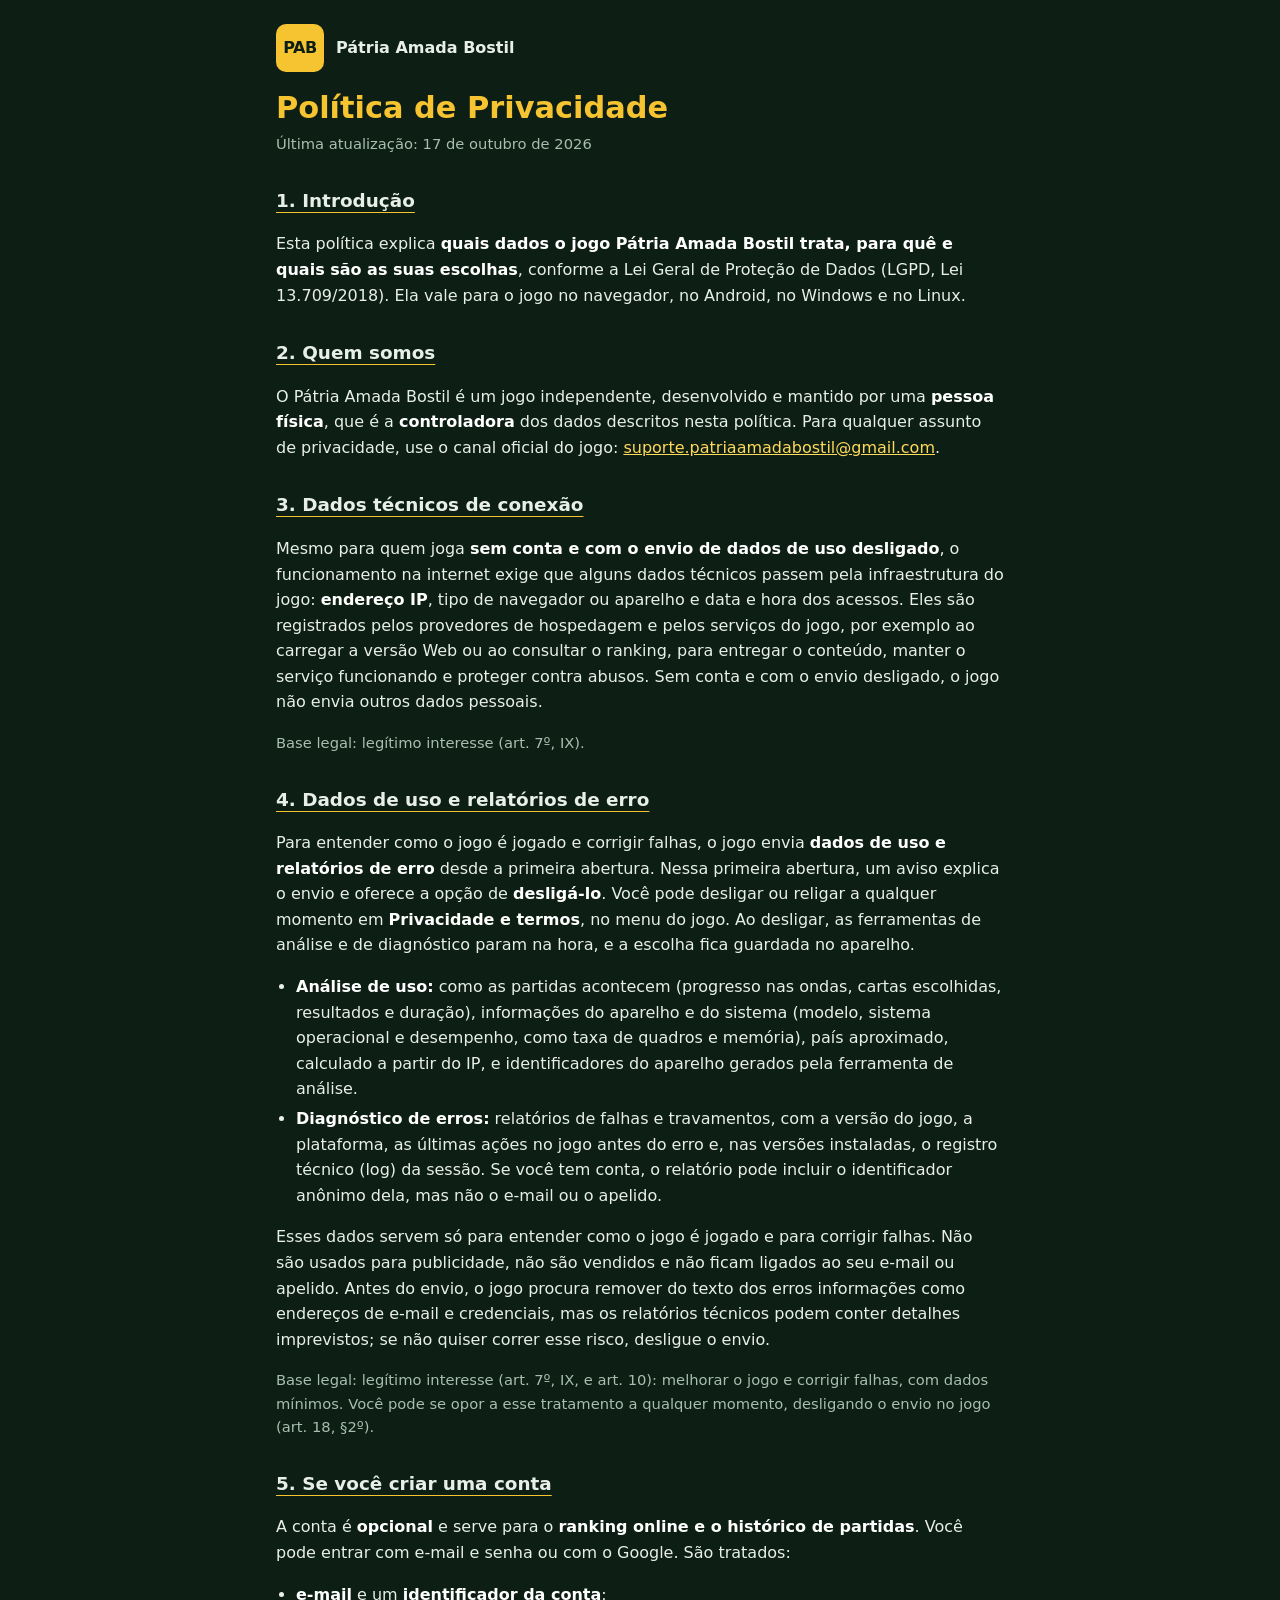
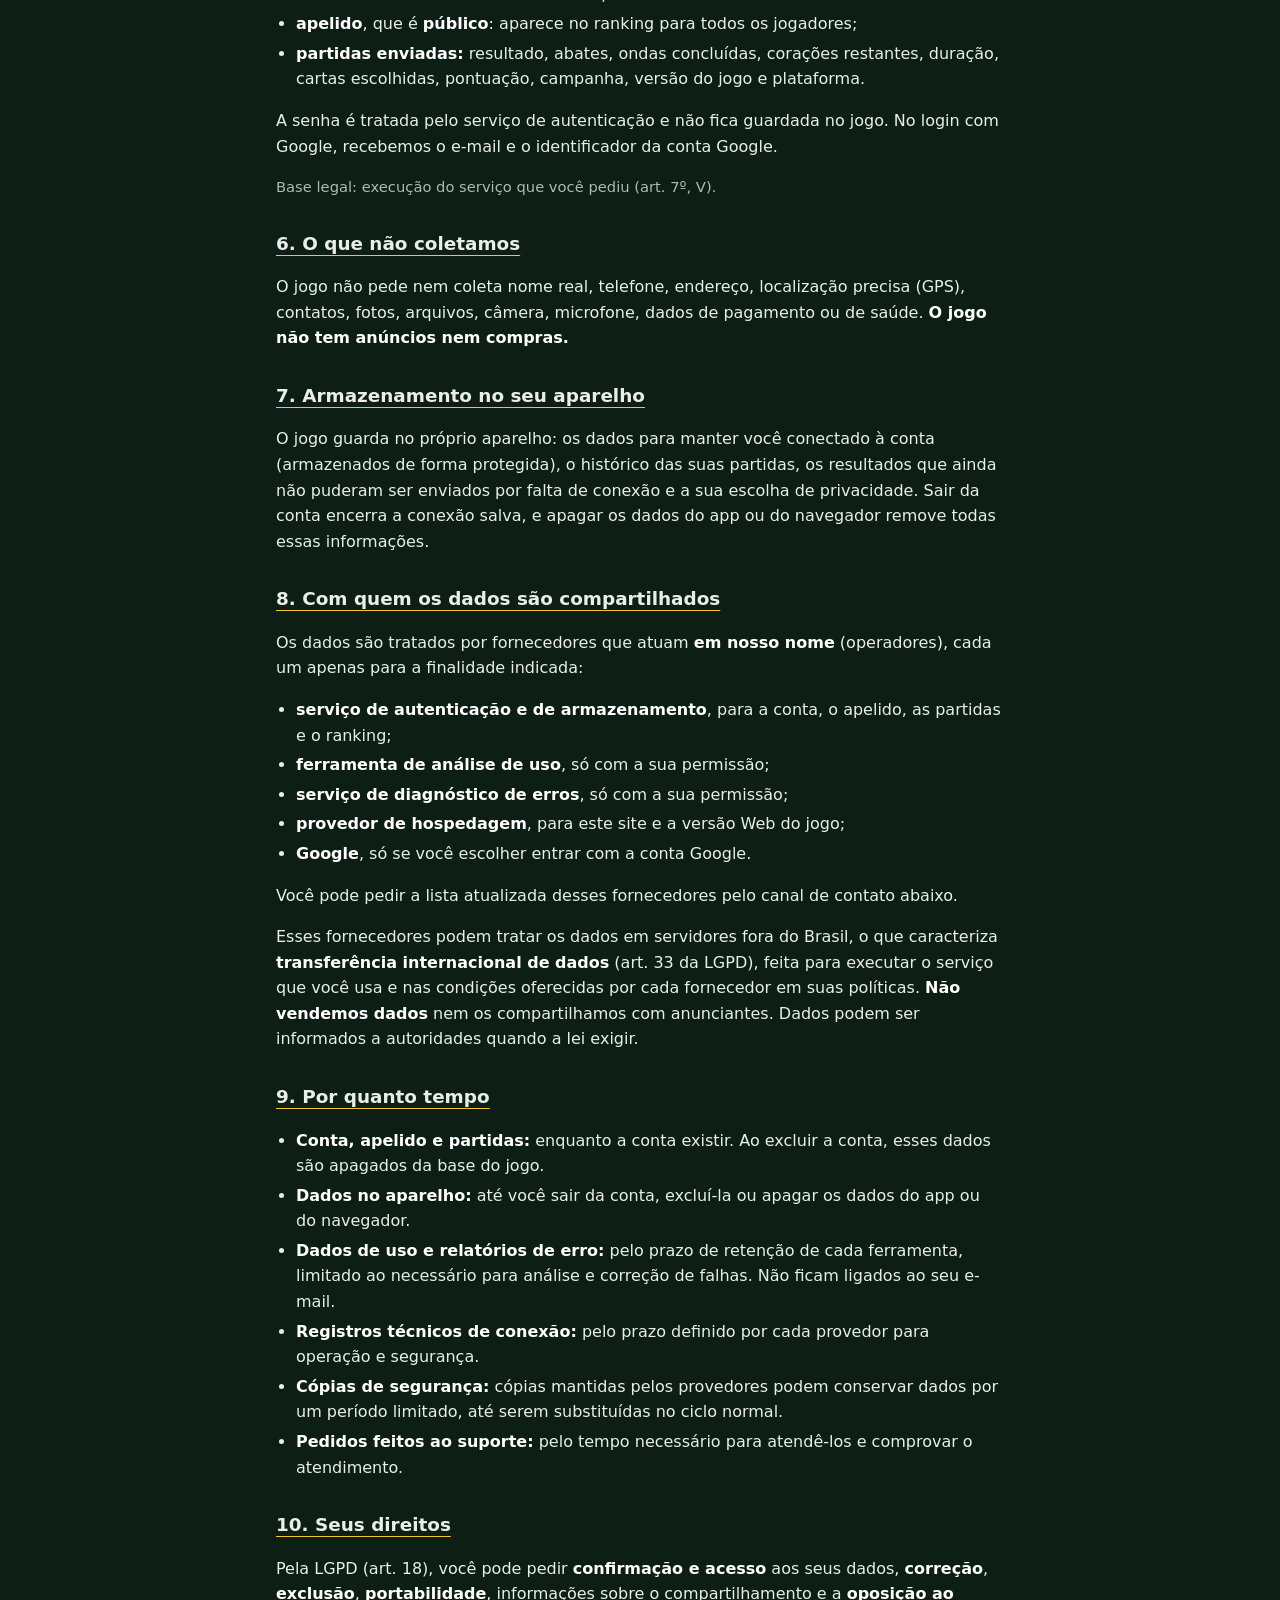
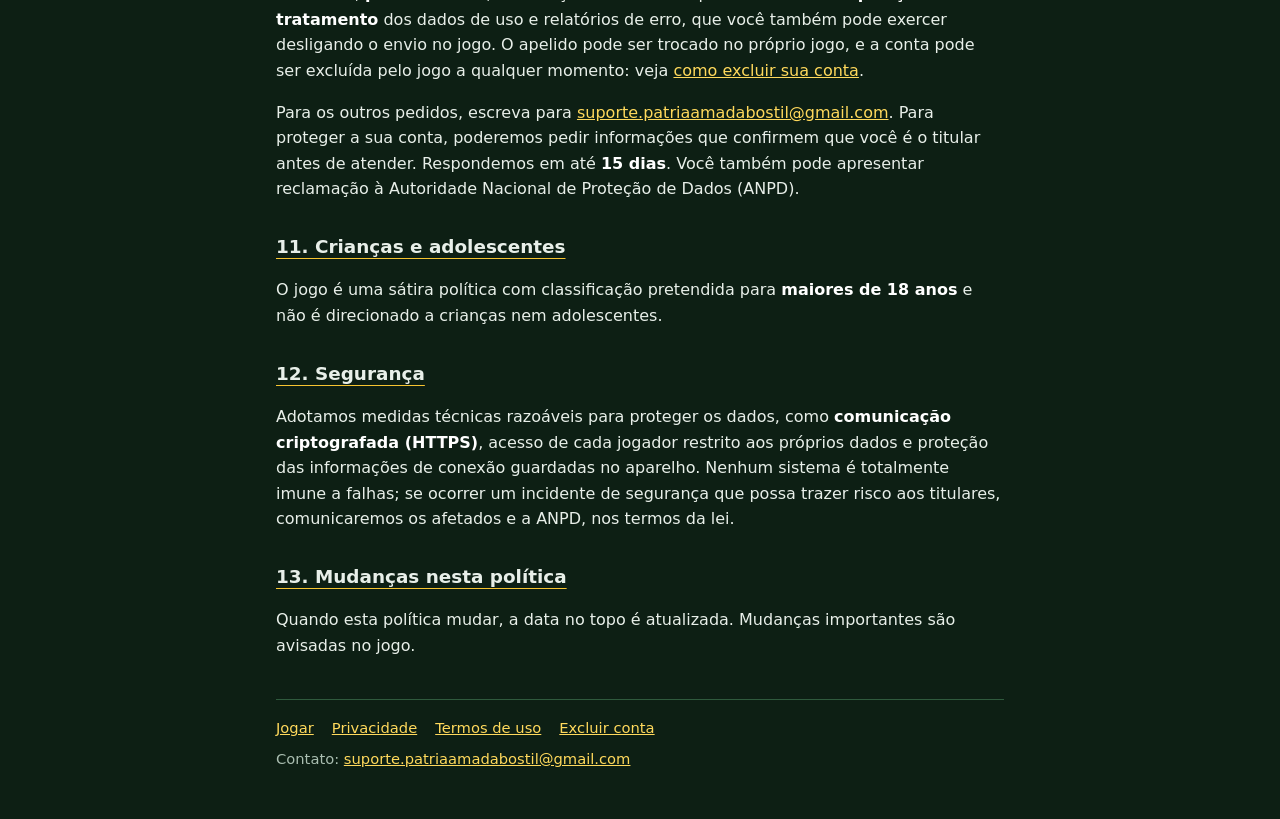
==== privacidade.html @ a8e551e6 "Publica o build Web v1.0.0" ====
<!doctype html>
<html lang="pt-BR">
<head>
<meta charset="utf-8">
<meta name="viewport" content="width=device-width, initial-scale=1">
<title>Política de Privacidade · Pátria Amada Bostil</title>
<meta name="description" content="Política de Privacidade do jogo Pátria Amada Bostil.">
<link rel="stylesheet" href="legal.css">
</head>
<body>
<div class="wrap">
<header>
	<a class="logo" href="./" aria-label="Jogar Pátria Amada Bostil"><span class="mark">PAB</span>Pátria Amada Bostil</a>
</header>

<h1>Política de Privacidade</h1>
<p class="updated">Última atualização: 17 de outubro de 2026</p>

<h2>1. Introdução</h2>
<p>Esta política explica <strong>quais dados o jogo Pátria Amada Bostil trata, para quê e quais são as suas escolhas</strong>, conforme a Lei Geral de Proteção de Dados (LGPD, Lei 13.709/2018). Ela vale para o jogo no navegador, no Android, no Windows e no Linux.</p>

<h2>2. Quem somos</h2>
<p>O Pátria Amada Bostil é um jogo independente, desenvolvido e mantido por uma <strong>pessoa física</strong>, que é a <strong>controladora</strong> dos dados descritos nesta política. Para qualquer assunto de privacidade, use o canal oficial do jogo: <a href="mailto:suporte.patriaamadabostil@gmail.com">suporte.patriaamadabostil@gmail.com</a>.</p>

<h2>3. Dados técnicos de conexão</h2>
<p>Mesmo para quem joga <strong>sem conta e com o envio de dados de uso desligado</strong>, o funcionamento na internet exige que alguns dados técnicos passem pela infraestrutura do jogo: <strong>endereço IP</strong>, tipo de navegador ou aparelho e data e hora dos acessos. Eles são registrados pelos provedores de hospedagem e pelos serviços do jogo, por exemplo ao carregar a versão Web ou ao consultar o ranking, para entregar o conteúdo, manter o serviço funcionando e proteger contra abusos. Sem conta e com o envio desligado, o jogo não envia outros dados pessoais.</p>
<p class="basis">Base legal: legítimo interesse (art. 7º, IX).</p>

<h2>4. Dados de uso e relatórios de erro</h2>
<p>Para entender como o jogo é jogado e corrigir falhas, o jogo envia <strong>dados de uso e relatórios de erro</strong> desde a primeira abertura. Nessa primeira abertura, um aviso explica o envio e oferece a opção de <strong>desligá-lo</strong>. Você pode desligar ou religar a qualquer momento em <strong>Privacidade e termos</strong>, no menu do jogo. Ao desligar, as ferramentas de análise e de diagnóstico param na hora, e a escolha fica guardada no aparelho.</p>
<ul>
	<li><strong>Análise de uso:</strong> como as partidas acontecem (progresso nas ondas, cartas escolhidas, resultados e duração), informações do aparelho e do sistema (modelo, sistema operacional e desempenho, como taxa de quadros e memória), país aproximado, calculado a partir do IP, e identificadores do aparelho gerados pela ferramenta de análise.</li>
	<li><strong>Diagnóstico de erros:</strong> relatórios de falhas e travamentos, com a versão do jogo, a plataforma, as últimas ações no jogo antes do erro e, nas versões instaladas, o registro técnico (log) da sessão. Se você tem conta, o relatório pode incluir o identificador anônimo dela, mas não o e-mail ou o apelido.</li>
</ul>
<p>Esses dados servem só para entender como o jogo é jogado e para corrigir falhas. Não são usados para publicidade, não são vendidos e não ficam ligados ao seu e-mail ou apelido. Antes do envio, o jogo procura remover do texto dos erros informações como endereços de e-mail e credenciais, mas os relatórios técnicos podem conter detalhes imprevistos; se não quiser correr esse risco, desligue o envio.</p>
<p class="basis">Base legal: legítimo interesse (art. 7º, IX, e art. 10): melhorar o jogo e corrigir falhas, com dados mínimos. Você pode se opor a esse tratamento a qualquer momento, desligando o envio no jogo (art. 18, §2º).</p>

<h2>5. Se você criar uma conta</h2>
<p>A conta é <strong>opcional</strong> e serve para o <strong>ranking online e o histórico de partidas</strong>. Você pode entrar com e-mail e senha ou com o Google. São tratados:</p>
<ul>
	<li><strong>e-mail</strong> e um <strong>identificador da conta</strong>;</li>
	<li><strong>apelido</strong>, que é <strong>público</strong>: aparece no ranking para todos os jogadores;</li>
	<li><strong>partidas enviadas:</strong> resultado, abates, ondas concluídas, corações restantes, duração, cartas escolhidas, pontuação, campanha, versão do jogo e plataforma.</li>
</ul>
<p>A senha é tratada pelo serviço de autenticação e não fica guardada no jogo. No login com Google, recebemos o e-mail e o identificador da conta Google.</p>
<p class="basis">Base legal: execução do serviço que você pediu (art. 7º, V).</p>

<h2>6. O que não coletamos</h2>
<p>O jogo não pede nem coleta nome real, telefone, endereço, localização precisa (GPS), contatos, fotos, arquivos, câmera, microfone, dados de pagamento ou de saúde. <strong>O jogo não tem anúncios nem compras.</strong></p>

<h2>7. Armazenamento no seu aparelho</h2>
<p>O jogo guarda no próprio aparelho: os dados para manter você conectado à conta (armazenados de forma protegida), o histórico das suas partidas, os resultados que ainda não puderam ser enviados por falta de conexão e a sua escolha de privacidade. Sair da conta encerra a conexão salva, e apagar os dados do app ou do navegador remove todas essas informações.</p>

<h2>8. Com quem os dados são compartilhados</h2>
<p>Os dados são tratados por fornecedores que atuam <strong>em nosso nome</strong> (operadores), cada um apenas para a finalidade indicada:</p>
<ul>
	<li><strong>serviço de autenticação e de armazenamento</strong>, para a conta, o apelido, as partidas e o ranking;</li>
	<li><strong>ferramenta de análise de uso</strong>, só com a sua permissão;</li>
	<li><strong>serviço de diagnóstico de erros</strong>, só com a sua permissão;</li>
	<li><strong>provedor de hospedagem</strong>, para este site e a versão Web do jogo;</li>
	<li><strong>Google</strong>, só se você escolher entrar com a conta Google.</li>
</ul>
<p>Você pode pedir a lista atualizada desses fornecedores pelo canal de contato abaixo.</p>
<p>Esses fornecedores podem tratar os dados em servidores fora do Brasil, o que caracteriza <strong>transferência internacional de dados</strong> (art. 33 da LGPD), feita para executar o serviço que você usa e nas condições oferecidas por cada fornecedor em suas políticas. <strong>Não vendemos dados</strong> nem os compartilhamos com anunciantes. Dados podem ser informados a autoridades quando a lei exigir.</p>

<h2>9. Por quanto tempo</h2>
<ul>
	<li><strong>Conta, apelido e partidas:</strong> enquanto a conta existir. Ao excluir a conta, esses dados são apagados da base do jogo.</li>
	<li><strong>Dados no aparelho:</strong> até você sair da conta, excluí-la ou apagar os dados do app ou do navegador.</li>
	<li><strong>Dados de uso e relatórios de erro:</strong> pelo prazo de retenção de cada ferramenta, limitado ao necessário para análise e correção de falhas. Não ficam ligados ao seu e-mail.</li>
	<li><strong>Registros técnicos de conexão:</strong> pelo prazo definido por cada provedor para operação e segurança.</li>
	<li><strong>Cópias de segurança:</strong> cópias mantidas pelos provedores podem conservar dados por um período limitado, até serem substituídas no ciclo normal.</li>
	<li><strong>Pedidos feitos ao suporte:</strong> pelo tempo necessário para atendê-los e comprovar o atendimento.</li>
</ul>

<h2>10. Seus direitos</h2>
<p>Pela LGPD (art. 18), você pode pedir <strong>confirmação e acesso</strong> aos seus dados, <strong>correção</strong>, <strong>exclusão</strong>, <strong>portabilidade</strong>, informações sobre o compartilhamento e a <strong>oposição ao tratamento</strong> dos dados de uso e relatórios de erro, que você também pode exercer desligando o envio no jogo. O apelido pode ser trocado no próprio jogo, e a conta pode ser excluída pelo jogo a qualquer momento: veja <a href="excluir-conta.html">como excluir sua conta</a>.</p>
<p>Para os outros pedidos, escreva para <a href="mailto:suporte.patriaamadabostil@gmail.com">suporte.patriaamadabostil@gmail.com</a>. Para proteger a sua conta, poderemos pedir informações que confirmem que você é o titular antes de atender. Respondemos em até <strong>15 dias</strong>. Você também pode apresentar reclamação à Autoridade Nacional de Proteção de Dados (ANPD).</p>

<h2>11. Crianças e adolescentes</h2>
<p>O jogo é uma sátira política com classificação pretendida para <strong>maiores de 18 anos</strong> e não é direcionado a crianças nem adolescentes.</p>

<h2>12. Segurança</h2>
<p>Adotamos medidas técnicas razoáveis para proteger os dados, como <strong>comunicação criptografada (HTTPS)</strong>, acesso de cada jogador restrito aos próprios dados e proteção das informações de conexão guardadas no aparelho. Nenhum sistema é totalmente imune a falhas; se ocorrer um incidente de segurança que possa trazer risco aos titulares, comunicaremos os afetados e a ANPD, nos termos da lei.</p>

<h2>13. Mudanças nesta política</h2>
<p>Quando esta política mudar, a data no topo é atualizada. Mudanças importantes são avisadas no jogo.</p>

<footer>
	<nav>
		<a href="./">Jogar</a>
		<a href="privacidade.html">Privacidade</a>
		<a href="termos.html">Termos de uso</a>
		<a href="excluir-conta.html">Excluir conta</a>
	</nav>
	Contato: <a href="mailto:suporte.patriaamadabostil@gmail.com">suporte.patriaamadabostil@gmail.com</a>
</footer>
</div>
</body>
</html>
---- legal.css ----
/* Páginas legais do Pátria Amada Bostil: estáticas, sem scripts, sem fontes
   externas e sem rastreadores. Cores do jogo (verde-escuro e amarelo). */
:root {
	--bg: #0d1f14;
	--panel: #13291b;
	--border: #2f5a3d;
	--text: #e8efe9;
	--muted: #a9bdb0;
	--accent: #f6c431;
	--link: #ffd95c;
}
* { box-sizing: border-box; }
html { -webkit-text-size-adjust: 100%; }
body {
	margin: 0;
	background: var(--bg);
	color: var(--text);
	font: 16px/1.6 system-ui, -apple-system, "Segoe UI", Roboto, "Helvetica Neue", Arial, sans-serif;
}
.wrap { max-width: 760px; margin: 0 auto; padding: 24px 16px 48px; }
header { display: flex; align-items: center; gap: 14px; margin-bottom: 8px; }
header a.logo { display: flex; align-items: center; gap: 12px; color: var(--text); text-decoration: none; font-weight: 800; }
header .mark {
	display: inline-flex;
	align-items: center;
	justify-content: center;
	width: 48px;
	height: 48px;
	border-radius: 10px;
	background: var(--accent);
	color: var(--bg);
	font-weight: 900;
	letter-spacing: -0.5px;
}
h1 { color: var(--accent); font-size: 1.9rem; line-height: 1.2; margin: 18px 0 6px; }
.updated { color: var(--muted); font-size: 0.92rem; margin: 0 0 24px; }
h2 {
	font-size: 1.15rem;
	margin: 30px 0 8px;
	text-decoration: underline;
	text-decoration-color: var(--accent);
	text-underline-offset: 5px;
}
p, li { color: var(--text); }
ul { padding-left: 1.25rem; }
li { margin: 4px 0; }
a { color: var(--link); }
strong { color: #fff; }
.note {
	background: var(--panel);
	border: 1px solid var(--border);
	border-radius: 10px;
	padding: 12px 16px;
	margin: 16px 0;
}
.basis { color: var(--muted); font-size: 0.92rem; }
footer {
	border-top: 1px solid var(--border);
	margin-top: 40px;
	padding-top: 16px;
	color: var(--muted);
	font-size: 0.92rem;
}
footer nav { display: flex; flex-wrap: wrap; gap: 8px 18px; margin-bottom: 8px; }
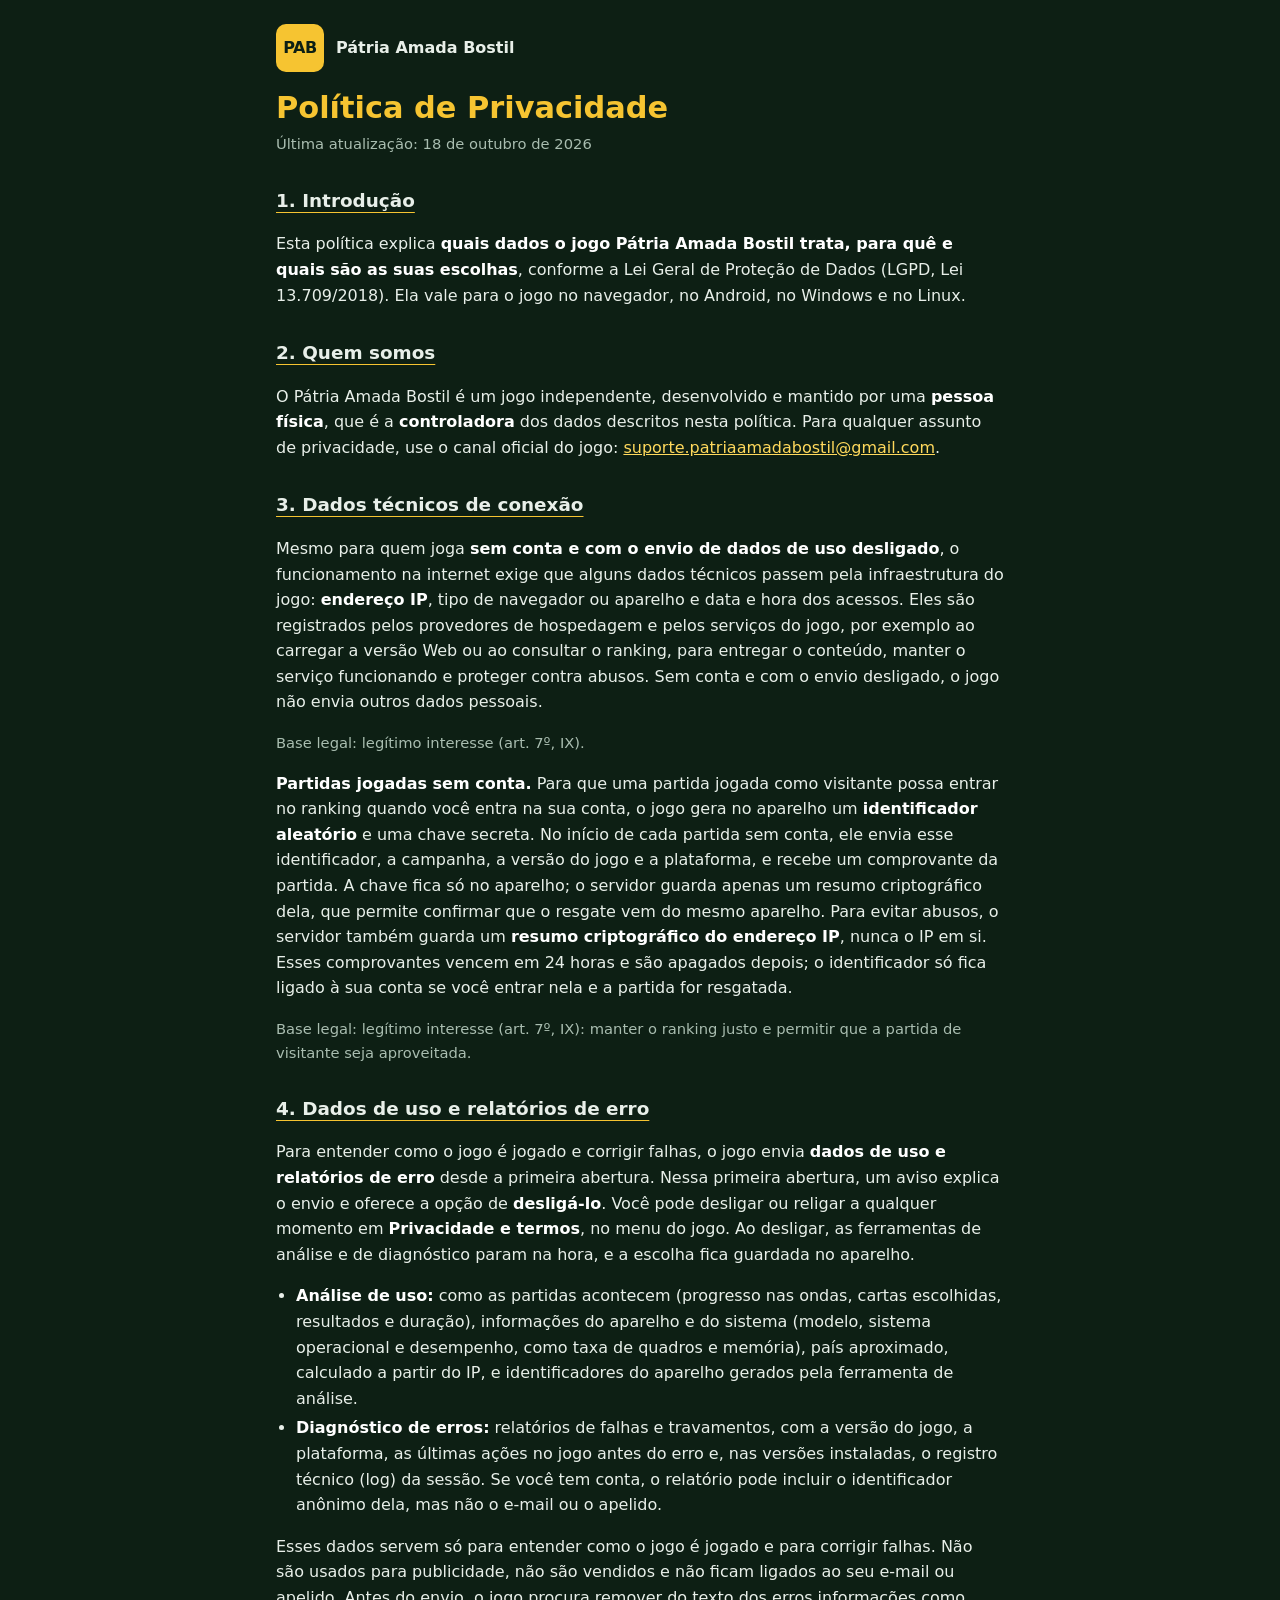
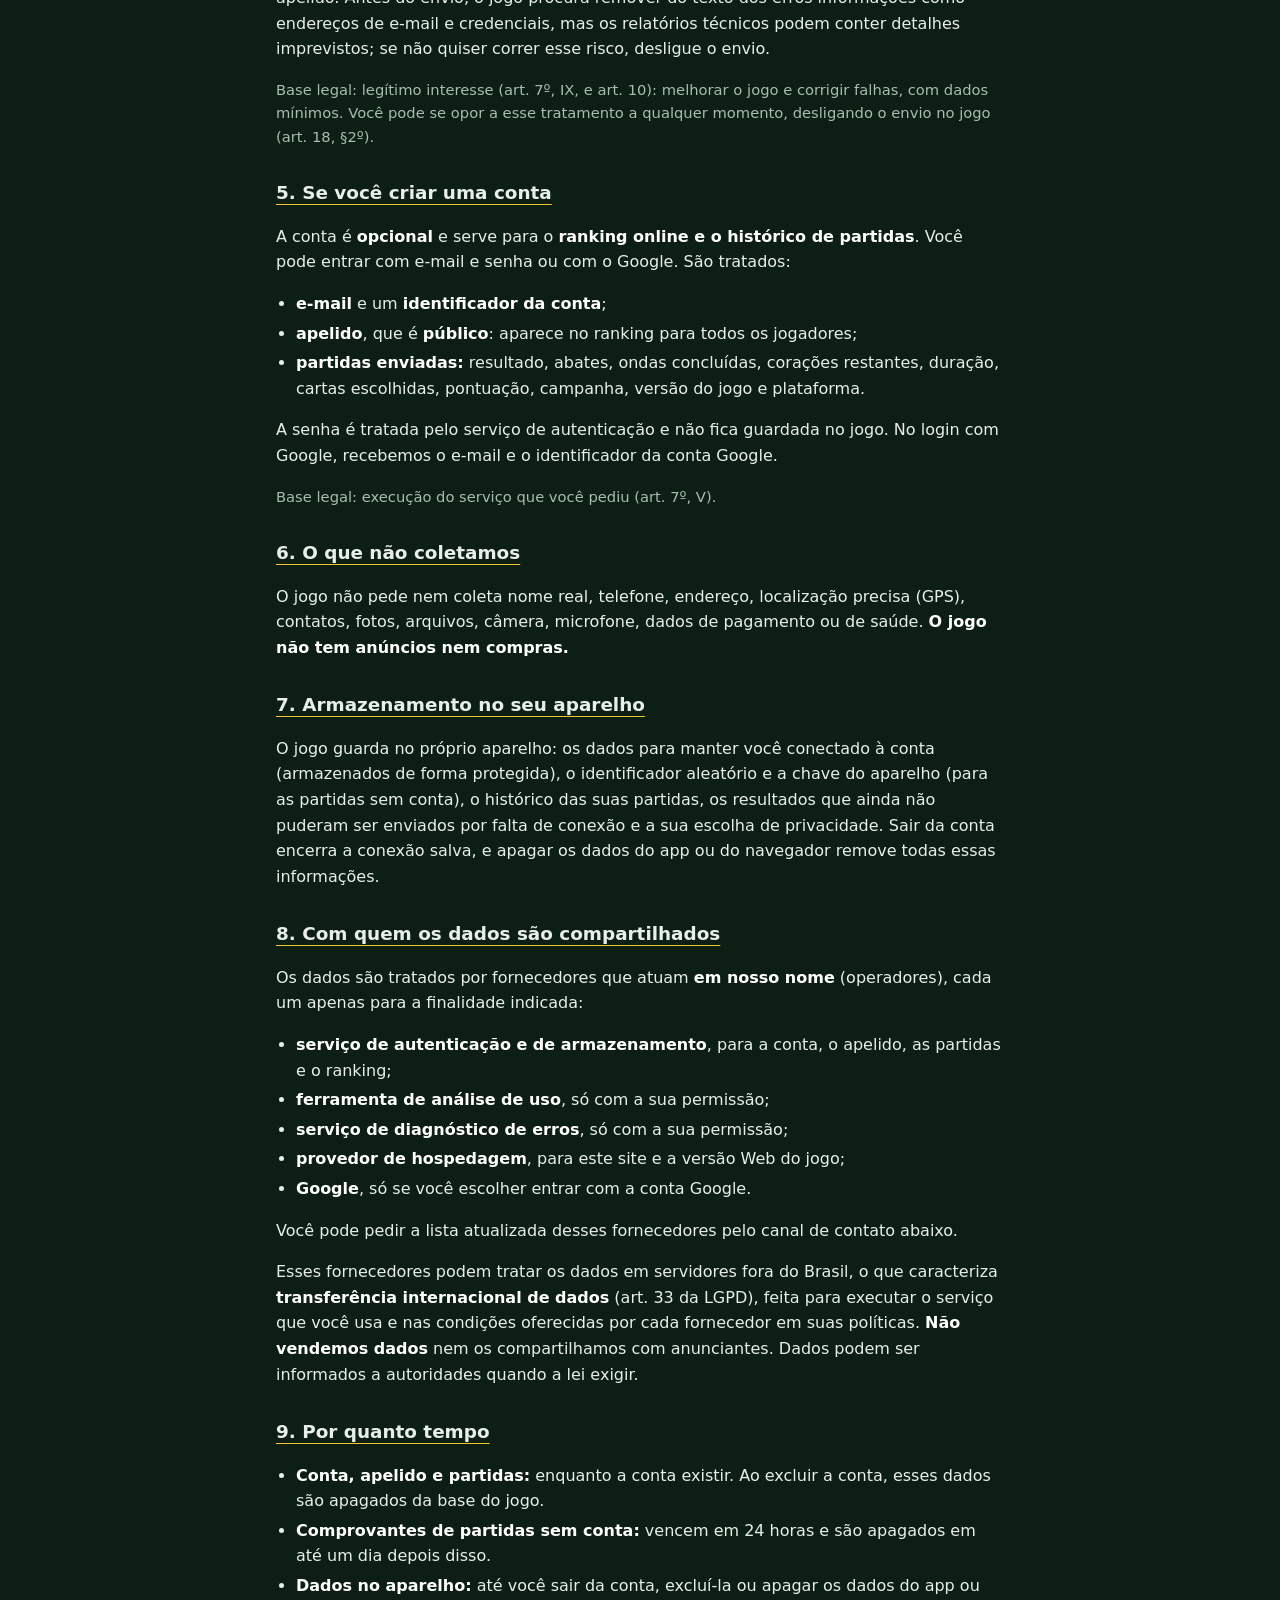
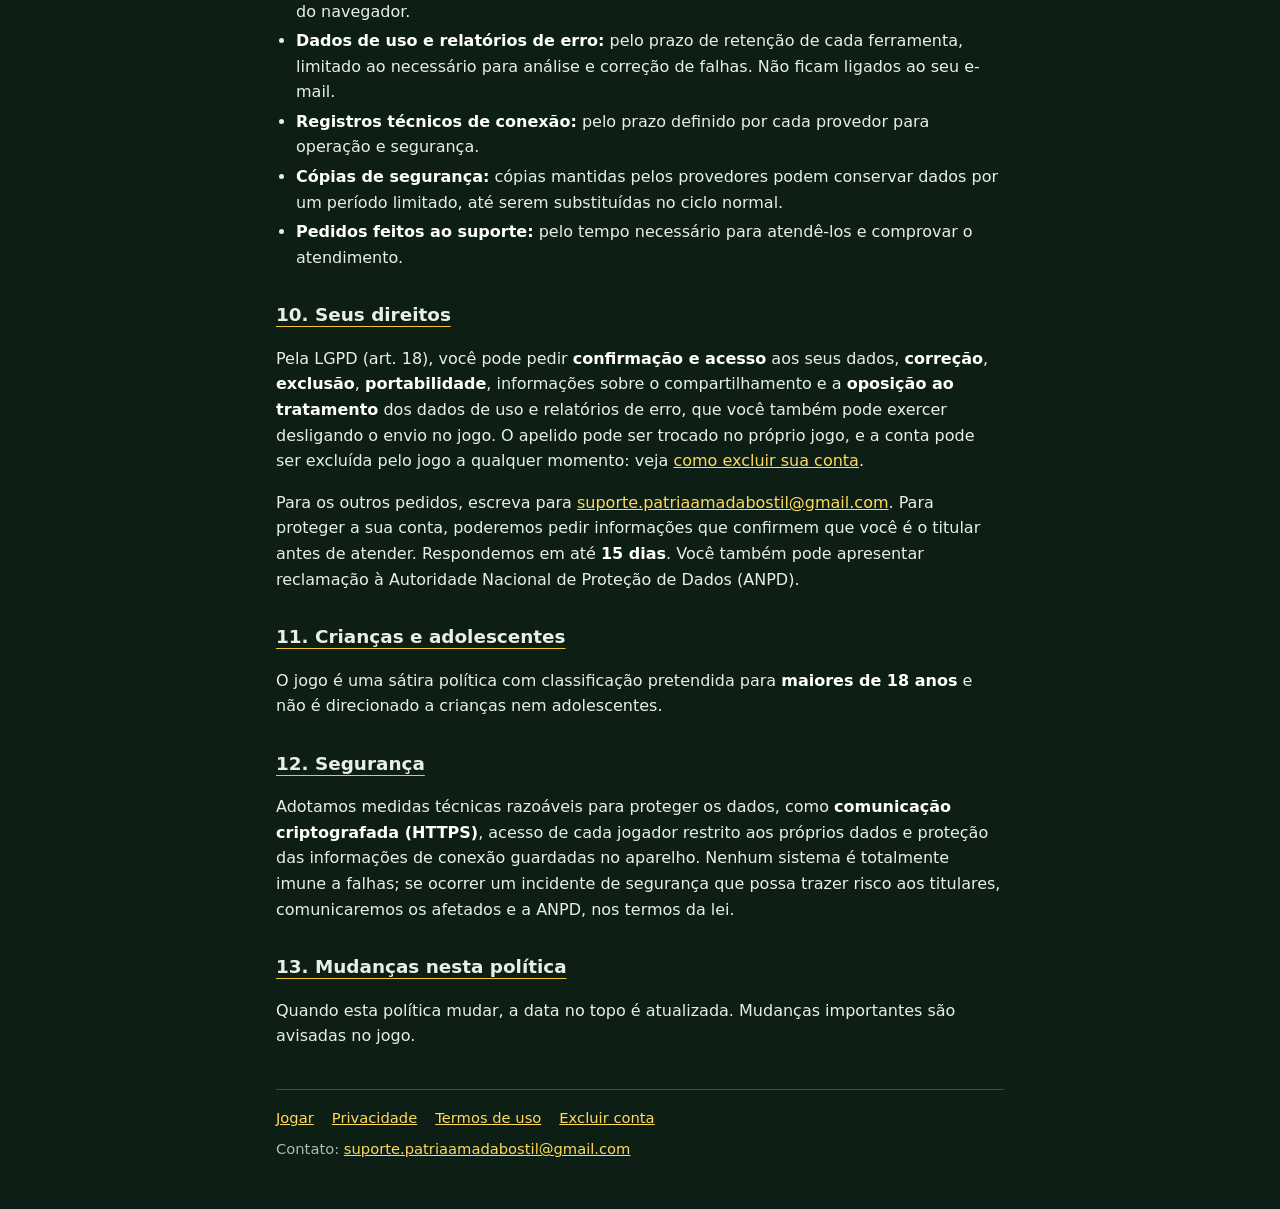
==== commit 2fc23513: "Publica o build Web v1.7.1-beta.1 (beta)" ====
--- a/privacidade.html
+++ b/privacidade.html
@@ -14,7 +14,7 @@
 </header>
 
 <h1>Política de Privacidade</h1>
-<p class="updated">Última atualização: 17 de outubro de 2026</p>
+<p class="updated">Última atualização: 18 de outubro de 2026</p>
 
 <h2>1. Introdução</h2>
 <p>Esta política explica <strong>quais dados o jogo Pátria Amada Bostil trata, para quê e quais são as suas escolhas</strong>, conforme a Lei Geral de Proteção de Dados (LGPD, Lei 13.709/2018). Ela vale para o jogo no navegador, no Android, no Windows e no Linux.</p>
@@ -25,6 +25,8 @@
 <h2>3. Dados técnicos de conexão</h2>
 <p>Mesmo para quem joga <strong>sem conta e com o envio de dados de uso desligado</strong>, o funcionamento na internet exige que alguns dados técnicos passem pela infraestrutura do jogo: <strong>endereço IP</strong>, tipo de navegador ou aparelho e data e hora dos acessos. Eles são registrados pelos provedores de hospedagem e pelos serviços do jogo, por exemplo ao carregar a versão Web ou ao consultar o ranking, para entregar o conteúdo, manter o serviço funcionando e proteger contra abusos. Sem conta e com o envio desligado, o jogo não envia outros dados pessoais.</p>
 <p class="basis">Base legal: legítimo interesse (art. 7º, IX).</p>
+<p><strong>Partidas jogadas sem conta.</strong> Para que uma partida jogada como visitante possa entrar no ranking quando você entra na sua conta, o jogo gera no aparelho um <strong>identificador aleatório</strong> e uma chave secreta. No início de cada partida sem conta, ele envia esse identificador, a campanha, a versão do jogo e a plataforma, e recebe um comprovante da partida. A chave fica só no aparelho; o servidor guarda apenas um resumo criptográfico dela, que permite confirmar que o resgate vem do mesmo aparelho. Para evitar abusos, o servidor também guarda um <strong>resumo criptográfico do endereço IP</strong>, nunca o IP em si. Esses comprovantes vencem em 24 horas e são apagados depois; o identificador só fica ligado à sua conta se você entrar nela e a partida for resgatada.</p>
+<p class="basis">Base legal: legítimo interesse (art. 7º, IX): manter o ranking justo e permitir que a partida de visitante seja aproveitada.</p>
 
 <h2>4. Dados de uso e relatórios de erro</h2>
 <p>Para entender como o jogo é jogado e corrigir falhas, o jogo envia <strong>dados de uso e relatórios de erro</strong> desde a primeira abertura. Nessa primeira abertura, um aviso explica o envio e oferece a opção de <strong>desligá-lo</strong>. Você pode desligar ou religar a qualquer momento em <strong>Privacidade e termos</strong>, no menu do jogo. Ao desligar, as ferramentas de análise e de diagnóstico param na hora, e a escolha fica guardada no aparelho.</p>
@@ -49,7 +51,7 @@
 <p>O jogo não pede nem coleta nome real, telefone, endereço, localização precisa (GPS), contatos, fotos, arquivos, câmera, microfone, dados de pagamento ou de saúde. <strong>O jogo não tem anúncios nem compras.</strong></p>
 
 <h2>7. Armazenamento no seu aparelho</h2>
-<p>O jogo guarda no próprio aparelho: os dados para manter você conectado à conta (armazenados de forma protegida), o histórico das suas partidas, os resultados que ainda não puderam ser enviados por falta de conexão e a sua escolha de privacidade. Sair da conta encerra a conexão salva, e apagar os dados do app ou do navegador remove todas essas informações.</p>
+<p>O jogo guarda no próprio aparelho: os dados para manter você conectado à conta (armazenados de forma protegida), o identificador aleatório e a chave do aparelho (para as partidas sem conta), o histórico das suas partidas, os resultados que ainda não puderam ser enviados por falta de conexão e a sua escolha de privacidade. Sair da conta encerra a conexão salva, e apagar os dados do app ou do navegador remove todas essas informações.</p>
 
 <h2>8. Com quem os dados são compartilhados</h2>
 <p>Os dados são tratados por fornecedores que atuam <strong>em nosso nome</strong> (operadores), cada um apenas para a finalidade indicada:</p>
@@ -66,6 +68,7 @@
 <h2>9. Por quanto tempo</h2>
 <ul>
 	<li><strong>Conta, apelido e partidas:</strong> enquanto a conta existir. Ao excluir a conta, esses dados são apagados da base do jogo.</li>
+	<li><strong>Comprovantes de partidas sem conta:</strong> vencem em 24 horas e são apagados em até um dia depois disso.</li>
 	<li><strong>Dados no aparelho:</strong> até você sair da conta, excluí-la ou apagar os dados do app ou do navegador.</li>
 	<li><strong>Dados de uso e relatórios de erro:</strong> pelo prazo de retenção de cada ferramenta, limitado ao necessário para análise e correção de falhas. Não ficam ligados ao seu e-mail.</li>
 	<li><strong>Registros técnicos de conexão:</strong> pelo prazo definido por cada provedor para operação e segurança.</li>
